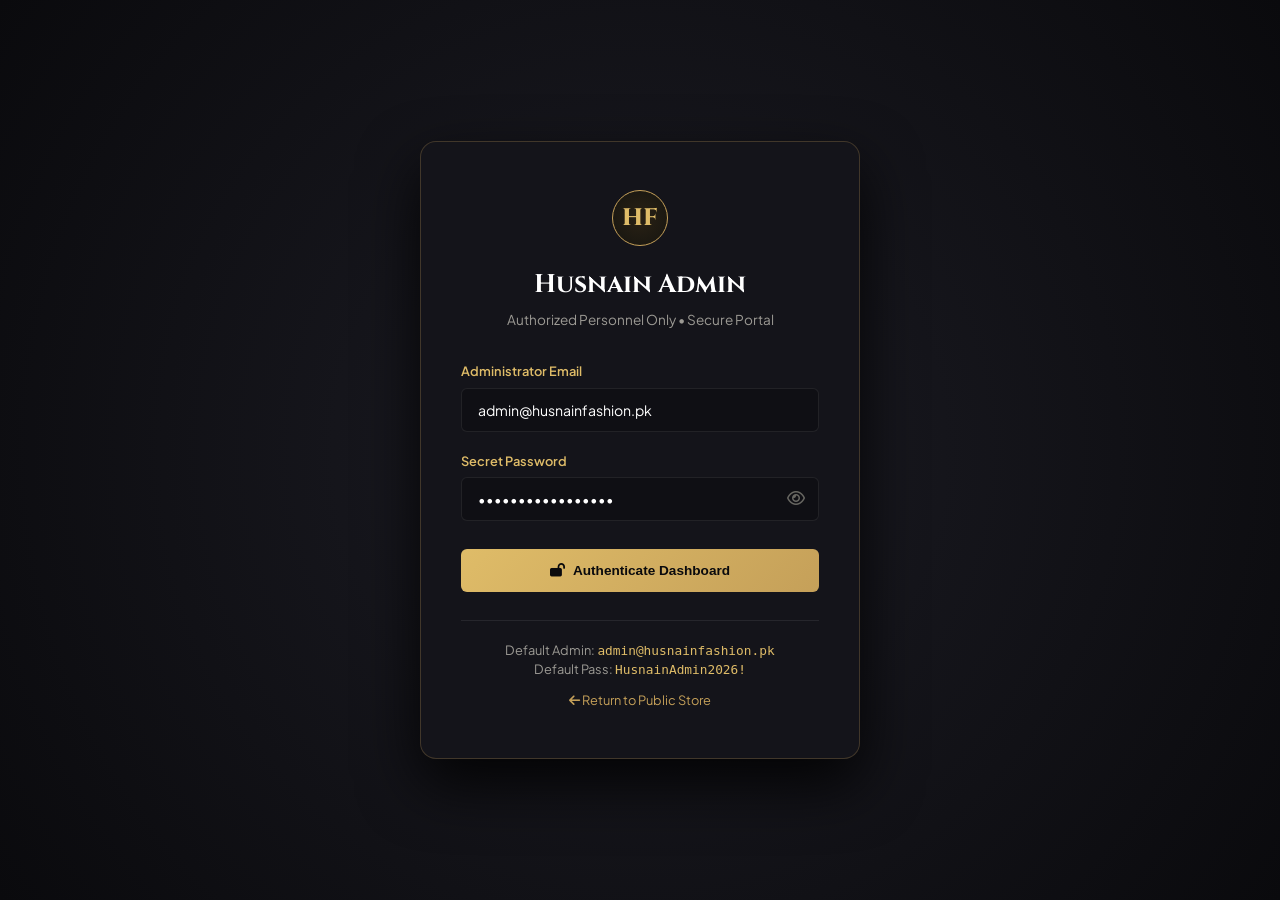
==== admin.html @ 1e5d565d "app created" ====
<!DOCTYPE html>
<html lang="en">
<head>
    <meta charset="UTF-8">
    <meta name="viewport" content="width=device-width, initial-scale=1.0">
    <title>HUSNAIN FASHION — Executive Admin Dashboard</title>
    
    <!-- Google Fonts & Font Awesome -->
    <link rel="preconnect" href="https://fonts.googleapis.com">
    <link rel="preconnect" href="https://fonts.gstatic.com" crossorigin>
    <link href="https://fonts.googleapis.com/css2?family=Cinzel:wght@600;700;800&family=Plus+Jakarta+Sans:wght@300;400;500;600;700;800&display=swap" rel="stylesheet">
    <link rel="stylesheet" href="https://cdnjs.cloudflare.com/ajax/libs/font-awesome/6.5.1/css/all.min.css">
    
    <!-- Admin Stylesheet -->
    <link rel="stylesheet" href="css/admin.css">
</head>
<body>

    <!-- ====================================================================
         Admin Login Gate Screen (Shown if not authenticated as Admin)
         ==================================================================== -->
    <div class="admin-login-screen" id="adminLoginScreen">
        <div class="admin-login-box">
            <div class="sidebar-crest" style="margin: 0 auto 1.25rem; width: 56px; height: 56px; font-size: 1.5rem;">HF</div>
            <h2 style="font-family: 'Cinzel', serif; color: #fff; font-size: 1.6rem; margin-bottom: 0.35rem;">Husnain Admin</h2>
            <p style="color: var(--text-muted); font-size: 0.85rem; margin-bottom: 2rem;">Authorized Personnel Only • Secure Portal</p>

            <form id="adminLoginForm" onsubmit="handleAdminLogin(event)">
                <div class="form-group" style="text-align: left; margin-bottom: 1.25rem;">
                    <label for="adminEmail">Administrator Email</label>
                    <input type="email" id="adminEmail" value="admin@husnainfashion.pk" required>
                </div>

                <div class="form-group" style="text-align: left; margin-bottom: 1.75rem;">
                    <label for="adminPassword">Secret Password</label>
                    <div class="password-input-wrap">
                        <input type="password" id="adminPassword" value="HusnainAdmin2026!" required>
                        <button type="button" class="btn-toggle-eye" onclick="togglePasswordVisibility('adminPassword', this)">
                            <i class="fa-regular fa-eye"></i>
                        </button>
                    </div>
                </div>

                <button type="submit" class="btn-gold" style="width: 100%; justify-content: center; padding: 0.85rem;">
                    <i class="fa-solid fa-lock-open"></i> Authenticate Dashboard
                </button>
            </form>

            <div style="margin-top: 1.75rem; padding-top: 1.25rem; border-top: 1px solid var(--border-subtle); font-size: 0.8rem; color: var(--text-muted);">
                <p>Default Admin: <code style="color: var(--gold-light);">admin@husnainfashion.pk</code></p>
                <p>Default Pass: <code style="color: var(--gold-light);">HusnainAdmin2026!</code></p>
                <a href="index.html" style="color: var(--gold-primary); text-decoration: none; display: inline-block; margin-top: 0.75rem;">
                    <i class="fa-solid fa-arrow-left"></i> Return to Public Store
                </a>
            </div>
        </div>
    </div>

    <!-- ====================================================================
         Main Admin Dashboard Layout
         ==================================================================== -->
    <div class="admin-wrapper" id="adminDashboardApp" style="display: none;">
        <!-- Left Sidebar Navigation -->
        <aside class="admin-sidebar">
            <a href="admin.html" class="sidebar-brand">
                <div class="sidebar-crest">HF</div>
                <div class="sidebar-brand-text">
                    <h3>HUSNAIN <span>ADMIN</span></h3>
                    <span>STORE MANAGEMENT</span>
                </div>
            </a>

            <nav class="sidebar-nav">
                <span class="nav-category-title">Core Management</span>
                <a class="sidebar-item active" onclick="switchAdminTab('overviewTab', this)">
                    <i class="fa-solid fa-chart-line"></i> Dashboard Overview
                </a>
                <a class="sidebar-item" onclick="switchAdminTab('productsTab', this)">
                    <i class="fa-solid fa-shirt"></i> Products Catalog
                </a>
                <a class="sidebar-item" onclick="switchAdminTab('offersTab', this)">
                    <i class="fa-solid fa-tags"></i> Special Offers & Deals
                </a>
                <a class="sidebar-item" onclick="switchAdminTab('ordersTab', this)">
                    <i class="fa-solid fa-box-open"></i> Customer Orders
                </a>
                <a class="sidebar-item" onclick="switchAdminTab('customersTab', this)">
                    <i class="fa-solid fa-users"></i> Registered Customers
                </a>

                <span class="nav-category-title">Storefront Navigation</span>
                <a href="index.html" class="sidebar-item" target="_blank">
                    <i class="fa-solid fa-store"></i> View Live Store ↗
                </a>
                <a href="customer.html" class="sidebar-item" target="_blank">
                    <i class="fa-solid fa-user-circle"></i> Customer Portal ↗
                </a>
            </nav>

            <div class="sidebar-footer">
                <div class="admin-profile-pill">
                    <div class="admin-avatar">A</div>
                    <div class="admin-info">
                        <h5 id="adminProfileName">Husnain Admin</h5>
                        <span>Super Administrator</span>
                    </div>
                </div>
                <button class="btn-sidebar-logout" onclick="adminLogout()" title="Log out">
                    <i class="fa-solid fa-arrow-right-from-bracket"></i>
                </button>
            </div>
        </aside>

        <!-- Main Content View -->
        <main class="admin-main">
            <!-- Top Bar -->
            <header class="admin-topbar">
                <div class="page-title-wrap">
                    <h1 id="tabHeaderTitle">Overview & Analytics</h1>
                    <p id="tabHeaderSubtitle">Real-time revenue, order metrics and inventory status</p>
                </div>
                <div class="topbar-actions">
                    <button class="btn-gold btn-sm" onclick="openAddProductModal()">
                        <i class="fa-solid fa-plus"></i> Add Product
                    </button>
                    <button class="btn-outline btn-sm" onclick="openAddOfferModal()">
                        <i class="fa-solid fa-percent"></i> New Offer
                    </button>
                </div>
            </header>

            <!-- ================================================================
                 TAB 1: Dashboard Overview & KPI Metrics
                 ================================================================ -->
            <section class="admin-tab-pane active" id="overviewTab">
                <!-- KPI Grid -->
                <div class="kpi-grid">
                    <div class="kpi-card">
                        <div class="kpi-text">
                            <span>Total Revenue (PKR)</span>
                            <h3 id="kpiRevenue">Rs. 0</h3>
                        </div>
                        <div class="kpi-icon"><i class="fa-solid fa-money-bill-trend-up"></i></div>
                    </div>
                    <div class="kpi-card">
                        <div class="kpi-text">
                            <span>Total Orders Placed</span>
                            <h3 id="kpiOrders">0</h3>
                        </div>
                        <div class="kpi-icon"><i class="fa-solid fa-cart-shopping"></i></div>
                    </div>
                    <div class="kpi-card">
                        <div class="kpi-text">
                            <span>Active Products</span>
                            <h3 id="kpiProducts">0</h3>
                        </div>
                        <div class="kpi-icon"><i class="fa-solid fa-shirt"></i></div>
                    </div>
                    <div class="kpi-card" onclick="switchAdminTab('customersTab', document.querySelectorAll('.sidebar-item')[4])" style="cursor: pointer;" title="Click to view all registered customers">
                        <div class="kpi-text">
                            <span>Registered Customers</span>
                            <h3 id="kpiCustomers">0</h3>
                        </div>
                        <div class="kpi-icon"><i class="fa-solid fa-users"></i></div>
                    </div>
                </div>

                <!-- Recent Orders Preview -->
                <div class="content-card">
                    <div class="card-header-bar">
                        <h3>Recent Customer Orders</h3>
                        <button class="btn-outline btn-sm" onclick="switchAdminTab('ordersTab', document.querySelectorAll('.sidebar-item')[3])">
                            View All Orders <i class="fa-solid fa-arrow-right"></i>
                        </button>
                    </div>
                    <div class="admin-table-responsive">
                        <table class="admin-table">
                            <thead>
                                <tr>
                                    <th>Order ID</th>
                                    <th>Customer</th>
                                    <th>Destination City</th>
                                    <th>Grand Total</th>
                                    <th>Payment</th>
                                    <th>Status</th>
                                    <th>Actions</th>
                                </tr>
                            </thead>
                            <tbody id="overviewRecentOrdersTable">
                                <tr><td colspan="7" style="text-align: center; color: var(--text-muted);">Loading recent orders...</td></tr>
                            </tbody>
                        </table>
                    </div>
                </div>
            </section>

            <!-- ================================================================
                 TAB 2: Products Catalog Management
                 ================================================================ -->
            <section class="admin-tab-pane" id="productsTab">
                <div class="content-card">
                    <div class="card-header-bar">
                        <div>
                            <h3>Product Inventory (Shirts, Trousers, Coats & Jackets)</h3>
                            <p style="font-size: 0.85rem; color: var(--text-muted); margin-top: 2px;">Manage Pakistani Rupee pricing, color palettes, sizing and seasonal collections.</p>
                        </div>
                        <button class="btn-gold" onclick="openAddProductModal()">
                            <i class="fa-solid fa-plus"></i> Add New Product
                        </button>
                    </div>

                    <!-- Category & Season Filter Bar -->
                    <div style="display: flex; gap: 1rem; margin-bottom: 1.5rem; flex-wrap: wrap;">
                        <input type="text" id="adminProductSearch" placeholder="Search by product name or ID..." style="flex: 1; min-width: 240px;" oninput="filterAdminProducts()">
                        <select id="adminCategoryFilter" onchange="filterAdminProducts()" style="min-width: 180px;">
                            <option value="all">All Categories</option>
                            <option value="shirts">Shirts</option>
                            <option value="trousers">Trousers</option>
                            <option value="coats-winter">Coats & Winter</option>
                        </select>
                        <select id="adminSeasonFilter" onchange="filterAdminProducts()" style="min-width: 160px;">
                            <option value="all">All Seasons</option>
                            <option value="summer">Summer ☀️</option>
                            <option value="winter">Winter ❄️</option>
                        </select>
                    </div>

                    <!-- Products Table -->
                    <div class="admin-table-responsive">
                        <table class="admin-table">
                            <thead>
                                <tr>
                                    <th>Image</th>
                                    <th>Product ID & Name</th>
                                    <th>Category & Subcategory</th>
                                    <th>Season</th>
                                    <th>Price (PKR)</th>
                                    <th>Colors</th>
                                    <th>Sizes</th>
                                    <th>Status</th>
                                    <th>Actions</th>
                                </tr>
                            </thead>
                            <tbody id="adminProductsTableBody">
                                <tr><td colspan="9" style="text-align: center; color: var(--text-muted);">Loading catalog...</td></tr>
                            </tbody>
                        </table>
                    </div>
                </div>
            </section>

            <!-- ================================================================
                 TAB 3: Special Offers & Discounts Management
                 ================================================================ -->
            <section class="admin-tab-pane" id="offersTab">
                <div class="content-card">
                    <div class="card-header-bar">
                        <div>
                            <h3>Promotional Offers, Bundles & Coupons</h3>
                            <p style="font-size: 0.85rem; color: var(--text-muted); margin-top: 2px;">Create Buy 1 Get 1 Free, Buy 2 10% OFF, Buy 3 20% OFF, Free Delivery & coupon codes.</p>
                        </div>
                        <button class="btn-gold" onclick="openAddOfferModal()">
                            <i class="fa-solid fa-plus"></i> Create New Offer
                        </button>
                    </div>

                    <!-- Offers Table -->
                    <div class="admin-table-responsive">
                        <table class="admin-table">
                            <thead>
                                <tr>
                                    <th>Code</th>
                                    <th>Offer Title & Description</th>
                                    <th>Type</th>
                                    <th>Discount %</th>
                                    <th>Scope</th>
                                    <th>Validity Period</th>
                                    <th>Active Toggle</th>
                                    <th>Actions</th>
                                </tr>
                            </thead>
                            <tbody id="adminOffersTableBody">
                                <tr><td colspan="8" style="text-align: center; color: var(--text-muted);">Loading promotional offers...</td></tr>
                            </tbody>
                        </table>
                    </div>
                </div>
            </section>

            <!-- ================================================================
                 TAB 4: Customer Orders & Logistics Management
                 ================================================================ -->
            <section class="admin-tab-pane" id="ordersTab">
                <div class="content-card">
                    <div class="card-header-bar">
                        <div>
                            <h3>Customer Orders Across Pakistan</h3>
                            <p style="font-size: 0.85rem; color: var(--text-muted); margin-top: 2px;">Track delivery statuses, COD payments and dispatch consignments via TCS / Leopards.</p>
                        </div>
                        <div style="display: flex; gap: 0.75rem;">
                            <select id="adminOrderStatusFilter" onchange="filterAdminOrders()" style="min-width: 180px;">
                                <option value="all">All Statuses</option>
                                <option value="Processing">Processing</option>
                                <option value="Dispatched">Dispatched</option>
                                <option value="Delivered">Delivered</option>
                                <option value="Cancelled">Cancelled</option>
                            </select>
                        </div>
                    </div>

                    <!-- Orders Table -->
                    <div class="admin-table-responsive">
                        <table class="admin-table">
                            <thead>
                                <tr>
                                    <th>Order ID</th>
                                    <th>Customer & Contact</th>
                                    <th>City & Address</th>
                                    <th>Garments Ordered</th>
                                    <th>Grand Total</th>
                                    <th>Payment Mode</th>
                                    <th>Status</th>
                                    <th>Courier</th>
                                    <th>Action</th>
                                </tr>
                            </thead>
                            <tbody id="adminOrdersTableBody">
                                <tr><td colspan="9" style="text-align: center; color: var(--text-muted);">Loading orders...</td></tr>
                            </tbody>
                        </table>
                    </div>
                </div>
            </section>

            <!-- ================================================================
                 TAB 5: Registered Customers Management
                 ================================================================ -->
            <section class="admin-tab-pane" id="customersTab">
                <div class="content-card">
                    <div class="card-header-bar">
                        <div>
                            <h3>Registered Store Customers</h3>
                            <p style="font-size: 0.85rem; color: var(--text-muted); margin-top: 2px;">Real customer registrations, contact numbers, order counts and total spend.</p>
                        </div>
                        <input type="text" id="adminCustomerSearch" placeholder="Search by customer name, email or city..." style="min-width: 260px;" oninput="filterAdminCustomers()">
                    </div>

                    <!-- Customers Table -->
                    <div class="admin-table-responsive">
                        <table class="admin-table">
                            <thead>
                                <tr>
                                    <th>Customer ID</th>
                                    <th>Full Name</th>
                                    <th>Email Address</th>
                                    <th>Contact Phone</th>
                                    <th>City / Destination</th>
                                    <th>Total Orders</th>
                                    <th>Total Spend (PKR)</th>
                                    <th>Registration Date</th>
                                </tr>
                            </thead>
                            <tbody id="adminCustomersTableBody">
                                <tr><td colspan="8" style="text-align: center; color: var(--text-muted);">Loading registered customers...</td></tr>
                            </tbody>
                        </table>
                    </div>
                </div>
            </section>
        </main>
    </div>

    <!-- ====================================================================
         MODAL: Add / Edit Product
         ==================================================================== -->
    <div class="admin-modal-overlay" id="productModal">
        <div class="admin-modal-box">
            <button class="admin-modal-close" onclick="closeAdminModal('productModal')">&times;</button>
            <h3 id="productModalTitle" style="font-family: 'Cinzel', serif; color: #fff; margin-bottom: 1.5rem;">Add New Garment</h3>

            <form id="productForm" onsubmit="saveProduct(event)">
                <input type="hidden" id="prodEditId">

                <div class="form-grid">
                    <div class="form-group full-width">
                        <label for="prodName">Product Title *</label>
                        <input type="text" id="prodName" placeholder="e.g. Imperial Oxford Casual Shirt" required>
                    </div>

                    <div class="form-group">
                        <label for="prodCategory">Category *</label>
                        <select id="prodCategory" onchange="updateSubCategories()" required>
                            <option value="shirts">Shirts</option>
                            <option value="trousers">Trousers</option>
                            <option value="coats-winter">Coats & Winter</option>
                        </select>
                    </div>

                    <div class="form-group">
                        <label for="prodSubCategory">Subcategory *</label>
                        <select id="prodSubCategory" required>
                            <!-- Dynamically populated based on category -->
                        </select>
                    </div>

                    <div class="form-group">
                        <label for="prodSeason">Season *</label>
                        <select id="prodSeason" required>
                            <option value="summer">Summer ☀️</option>
                            <option value="winter">Winter ❄️</option>
                            <option value="all-season">All-Season</option>
                        </select>
                    </div>

                    <div class="form-group">
                        <label for="prodBadge">Discount Badge Text</label>
                        <input type="text" id="prodBadge" placeholder="e.g. 20% OFF or BESTSELLER">
                    </div>

                    <div class="form-group">
                        <label for="prodOriginalPrice">Original Price (PKR) *</label>
                        <input type="number" id="prodOriginalPrice" min="500" max="100000" placeholder="e.g. 3499" required>
                    </div>

                    <div class="form-group">
                        <label for="prodDiscountPrice">Discounted Selling Price (PKR) *</label>
                        <input type="number" id="prodDiscountPrice" min="500" max="100000" placeholder="e.g. 2799" required>
                    </div>

                    <!-- Image Upload or URL -->
                    <div class="form-group full-width">
                        <label>Primary Image URL or File Upload *</label>
                        <div style="display: flex; gap: 0.75rem;">
                            <input type="text" id="prodImageUrl" placeholder="https://images.unsplash.com/... or paste image link" style="flex: 1;" required>
                            <label class="btn-outline btn-sm" style="cursor: pointer; display: flex; align-items: center;">
                                <i class="fa-solid fa-upload"></i> Upload
                                <input type="file" id="prodImageFile" accept="image/*" style="display: none;" onchange="handleImageFileUpload(this)">
                            </label>
                        </div>
                    </div>

                    <!-- Colors Selection -->
                    <div class="form-group full-width">
                        <label>Color Options (Click to add dynamic colors)</label>
                        <div id="colorsListContainer" style="display: flex; flex-direction: column; gap: 0.5rem; margin-bottom: 0.5rem;"></div>
                        <button type="button" class="btn-outline btn-sm" onclick="addColorRow('', '#111111')">
                            <i class="fa-solid fa-plus"></i> Add Color Swatch
                        </button>
                    </div>

                    <!-- Available Sizes -->
                    <div class="form-group full-width">
                        <label>Available Sizes *</label>
                        <div style="display: flex; gap: 1rem; flex-wrap: wrap;">
                            <label><input type="checkbox" name="prodSizes" value="S" checked> S</label>
                            <label><input type="checkbox" name="prodSizes" value="M" checked> M</label>
                            <label><input type="checkbox" name="prodSizes" value="L" checked> L</label>
                            <label><input type="checkbox" name="prodSizes" value="XL" checked> XL</label>
                            <label><input type="checkbox" name="prodSizes" value="XXL" checked> XXL</label>
                        </div>
                    </div>

                    <div class="form-group full-width">
                        <label for="prodFabric">Fabric Composition</label>
                        <input type="text" id="prodFabric" placeholder="e.g. 100% Breathable Egyptian Giza Cotton">
                    </div>

                    <div class="form-group">
                        <label for="prodFit">Fit / Cut</label>
                        <input type="text" id="prodFit" placeholder="e.g. Slim Modern Fit">
                    </div>

                    <div class="form-group">
                        <label for="prodCare">Care Instructions</label>
                        <input type="text" id="prodCare" placeholder="e.g. Machine wash cold, dry clean recommended">
                    </div>

                    <div class="form-group full-width">
                        <label for="prodDesc">Product Description</label>
                        <textarea id="prodDesc" rows="3" placeholder="Describe the tailoring, drape, occasions..."></textarea>
                    </div>
                </div>

                <div style="margin-top: 2rem; display: flex; justify-content: flex-end; gap: 1rem;">
                    <button type="button" class="btn-outline" onclick="closeAdminModal('productModal')">Cancel</button>
                    <button type="submit" class="btn-gold"><i class="fa-solid fa-floppy-disk"></i> Save Garment</button>
                </div>
            </form>
        </div>
    </div>

    <!-- ====================================================================
         MODAL: Create / Edit Special Offer & Coupon
         ==================================================================== -->
    <div class="admin-modal-overlay" id="offerModal">
        <div class="admin-modal-box">
            <button class="admin-modal-close" onclick="closeAdminModal('offerModal')">&times;</button>
            <h3 id="offerModalTitle" style="font-family: 'Cinzel', serif; color: #fff; margin-bottom: 1.5rem;">Create New Offer & Coupon</h3>

            <form id="offerForm" onsubmit="saveOffer(event)">
                <input type="hidden" id="offerEditId">

                <div class="form-grid">
                    <div class="form-group">
                        <label for="offerCode">Coupon Code (Uppercase) *</label>
                        <input type="text" id="offerCode" placeholder="e.g. SUMMER20 or WINTER30" style="text-transform: uppercase;" required>
                    </div>

                    <div class="form-group">
                        <label for="offerType">Offer Type *</label>
                        <select id="offerType" onchange="adjustOfferTypeFields()" required>
                            <option value="percentage">Percentage Discount (10%, 20%, 30%, 50%)</option>
                            <option value="bogo">Buy 1 Get 1 Free (BOGO)</option>
                            <option value="buy2_10">Buy 2 Get 10% OFF</option>
                            <option value="buy3_20">Buy 3 Get 20% OFF</option>
                            <option value="free_shipping">Free Home Delivery Threshold</option>
                        </select>
                    </div>

                    <div class="form-group full-width">
                        <label for="offerTitle">Offer Display Title *</label>
                        <input type="text" id="offerTitle" placeholder="e.g. Summer Breeze 20% Discount" required>
                    </div>

                    <div class="form-group">
                        <label for="offerDiscountPercent">Discount Percentage (%)</label>
                        <select id="offerDiscountPercent">
                            <option value="10">10% OFF</option>
                            <option value="20">20% OFF</option>
                            <option value="30">30% OFF</option>
                            <option value="50">50% OFF (Mega Sale)</option>
                            <option value="0">0% (For Free Delivery / Custom)</option>
                        </select>
                    </div>

                    <div class="form-group">
                        <label for="offerMinOrder">Minimum Order Amount (PKR)</label>
                        <input type="number" id="offerMinOrder" value="0" min="0" placeholder="0 for no minimum">
                    </div>

                    <div class="form-group">
                        <label for="offerScope">Applicable Scope</label>
                        <select id="offerScope">
                            <option value="storewide">Storewide (All Garments)</option>
                            <option value="shirts">Shirts Only</option>
                            <option value="winter">Winter Collection Only</option>
                            <option value="trousers">Trousers Only</option>
                        </select>
                    </div>

                    <div class="form-group">
                        <label for="offerStartDate">Start Date *</label>
                        <input type="date" id="offerStartDate" required>
                    </div>

                    <div class="form-group">
                        <label for="offerExpiryDate">Expiry Date *</label>
                        <input type="date" id="offerExpiryDate" required>
                    </div>

                    <div class="form-group full-width">
                        <label for="offerDesc">Description for Customers</label>
                        <input type="text" id="offerDesc" placeholder="e.g. Enjoy 20% off all summer linens and oxford shirts">
                    </div>
                </div>

                <div style="margin-top: 2rem; display: flex; justify-content: flex-end; gap: 1rem;">
                    <button type="button" class="btn-outline" onclick="closeAdminModal('offerModal')">Cancel</button>
                    <button type="submit" class="btn-gold"><i class="fa-solid fa-floppy-disk"></i> Save & Publish Offer</button>
                </div>
            </form>
        </div>
    </div>

    <!-- ====================================================================
         MODAL: Order Details & Status Update
         ==================================================================== -->
    <div class="admin-modal-overlay" id="orderModal">
        <div class="admin-modal-box">
            <button class="admin-modal-close" onclick="closeAdminModal('orderModal')">&times;</button>
            <h3 style="font-family: 'Cinzel', serif; color: #fff; margin-bottom: 0.5rem;">Order Details: <span id="viewOrderId" style="color: var(--gold-light);"></span></h3>
            <p style="color: var(--text-muted); font-size: 0.85rem; margin-bottom: 1.5rem;" id="viewOrderDate"></p>

            <div style="display: grid; grid-template-columns: 1fr 1fr; gap: 1.5rem; margin-bottom: 1.5rem; background: #0f0f14; padding: 1.25rem; border-radius: var(--radius-sm);">
                <div>
                    <h5 style="color: var(--gold-light); font-size: 0.82rem; text-transform: uppercase;">Consignee Information</h5>
                    <p id="viewOrderCustomer" style="color: #fff; font-weight: 700; margin-top: 4px;"></p>
                    <p id="viewOrderPhone" style="color: var(--text-muted); font-size: 0.85rem;"></p>
                    <p id="viewOrderEmail" style="color: var(--text-muted); font-size: 0.85rem;"></p>
                </div>
                <div>
                    <h5 style="color: var(--gold-light); font-size: 0.82rem; text-transform: uppercase;">Shipping Destination</h5>
                    <p id="viewOrderAddress" style="color: #fff; font-size: 0.88rem; margin-top: 4px;"></p>
                    <p id="viewOrderCity" style="color: var(--gold-primary); font-weight: 700;"></p>
                </div>
            </div>

            <!-- Items List -->
            <h5 style="color: #fff; font-size: 0.95rem; margin-bottom: 0.75rem;">Garments Ordered</h5>
            <div id="viewOrderItemsList" style="margin-bottom: 1.5rem; max-height: 200px; overflow-y: auto;"></div>

            <!-- Financials -->
            <div style="display: flex; justify-content: space-between; border-top: 1px solid var(--border-subtle); padding-top: 1rem; margin-bottom: 1.5rem; font-size: 0.95rem;">
                <div>
                    <span>Payment Mode: <strong id="viewOrderPayment" style="color: #2ecc71;"></strong></span>
                </div>
                <div style="text-align: right;">
                    <div>Grand Total: <strong id="viewOrderTotal" style="color: var(--gold-bright); font-size: 1.3rem;"></strong></div>
                </div>
            </div>

            <!-- Update Status Section -->
            <div style="background: rgba(197,160,89,0.08); border: 1px solid var(--border-gold); border-radius: var(--radius-sm); padding: 1.25rem;">
                <h5 style="color: var(--gold-light); margin-bottom: 0.75rem; font-size: 0.85rem; text-transform: uppercase;">Update Order & Courier Status</h5>
                <div style="display: flex; gap: 1rem; flex-wrap: wrap;">
                    <select id="updateOrderStatusSelect" style="flex: 1;">
                        <option value="Processing">Processing (At Tailoring Facility)</option>
                        <option value="Dispatched">Dispatched (Handed over to TCS / Leopards)</option>
                        <option value="Delivered">Delivered (COD Collected)</option>
                        <option value="Cancelled">Cancelled</option>
                    </select>
                    <input type="text" id="updateOrderNote" placeholder="Tracking note (e.g. Rider Out in Gulberg)" style="flex: 2;">
                    <button class="btn-gold" onclick="submitOrderStatusUpdate()">Update Status</button>
                </div>
            </div>
        </div>
    </div>

    <!-- Admin JavaScript Engine -->
    <script src="js/admin.js"></script>
</body>
</html>
---- css/admin.css ----
/* ==========================================================================
   HUSNAIN FASHION - Admin Panel Stylesheet
   Executive Dark Gold Luxury Theme
   ========================================================================== */

@import url('https://fonts.googleapis.com/css2?family=Cinzel:wght@600;700;800&family=Plus+Jakarta+Sans:wght@300;400;500;600;700;800&display=swap');

:root {
    --bg-dark: #0a0a0d;
    --bg-sidebar: #111116;
    --bg-card: #16161c;
    --bg-card-hover: #1c1c24;
    --border-gold: rgba(197, 160, 89, 0.25);
    --border-subtle: rgba(255, 255, 255, 0.08);
    
    --gold-primary: #c5a059;
    --gold-light: #dfbc68;
    --gold-bright: #d4af37;
    --gold-glow: rgba(197, 160, 89, 0.15);
    
    --text-main: #f5f3ef;
    --text-muted: #9c9a94;
    --text-dim: #686762;
    
    --status-success: #2ecc71;
    --status-warning: #f39c12;
    --status-danger: #e74c3c;
    --status-info: #3498db;
    
    --radius-sm: 6px;
    --radius-md: 10px;
    --radius-lg: 16px;
    --radius-pill: 999px;
}

* {
    margin: 0;
    padding: 0;
    box-sizing: border-box;
}

body {
    background-color: var(--bg-dark);
    color: var(--text-main);
    font-family: 'Plus Jakarta Sans', sans-serif;
    line-height: 1.5;
    overflow-x: hidden;
}

/* Scrollbar */
::-webkit-scrollbar {
    width: 6px;
    height: 6px;
}
::-webkit-scrollbar-track {
    background: #0a0a0d;
}
::-webkit-scrollbar-thumb {
    background: #2a2a34;
    border-radius: 4px;
}

/* Layout */
.admin-wrapper {
    display: flex;
    min-height: 100vh;
}

/* Sidebar */
.admin-sidebar {
    width: 270px;
    background: var(--bg-sidebar);
    border-right: 1px solid var(--border-subtle);
    display: flex;
    flex-direction: column;
    position: fixed;
    top: 0;
    bottom: 0;
    left: 0;
    z-index: 100;
    transition: transform 0.3s ease;
}

.sidebar-brand {
    padding: 1.75rem 1.5rem;
    border-bottom: 1px solid var(--border-subtle);
    display: flex;
    align-items: center;
    gap: 0.85rem;
    text-decoration: none;
}

.sidebar-crest {
    width: 42px;
    height: 42px;
    border-radius: 50%;
    background: radial-gradient(circle, #2a2215 0%, #151410 100%);
    border: 1px solid var(--gold-primary);
    display: flex;
    align-items: center;
    justify-content: center;
    color: var(--gold-light);
    font-family: 'Cinzel', serif;
    font-size: 1.1rem;
    font-weight: 800;
}

.sidebar-brand-text h3 {
    font-family: 'Cinzel', serif;
    font-size: 1.15rem;
    color: #fff;
    letter-spacing: 0.1em;
    line-height: 1.1;
}

.sidebar-brand-text h3 span {
    color: var(--gold-primary);
}

.sidebar-brand-text span {
    font-size: 0.65rem;
    color: var(--text-muted);
    letter-spacing: 0.2em;
    text-transform: uppercase;
}

.sidebar-nav {
    flex: 1;
    padding: 1.5rem 1rem;
    display: flex;
    flex-direction: column;
    gap: 0.5rem;
    overflow-y: auto;
}

.nav-category-title {
    font-size: 0.7rem;
    font-weight: 700;
    text-transform: uppercase;
    letter-spacing: 0.15em;
    color: var(--text-dim);
    padding: 0.75rem 0.85rem 0.35rem;
}

.sidebar-item {
    display: flex;
    align-items: center;
    gap: 0.85rem;
    padding: 0.75rem 1rem;
    border-radius: var(--radius-sm);
    color: var(--text-muted);
    font-size: 0.88rem;
    font-weight: 600;
    text-decoration: none;
    cursor: pointer;
    transition: all 0.2s ease;
    border: 1px solid transparent;
}

.sidebar-item i {
    font-size: 1.1rem;
    width: 22px;
    color: var(--text-dim);
    transition: color 0.2s;
}

.sidebar-item:hover,
.sidebar-item.active {
    background: rgba(197, 160, 89, 0.12);
    color: #fff;
    border-color: rgba(197, 160, 89, 0.3);
}

.sidebar-item:hover i,
.sidebar-item.active i {
    color: var(--gold-light);
}

.sidebar-footer {
    padding: 1.25rem;
    border-top: 1px solid var(--border-subtle);
    display: flex;
    align-items: center;
    justify-content: space-between;
}

.admin-profile-pill {
    display: flex;
    align-items: center;
    gap: 0.75rem;
}

.admin-avatar {
    width: 36px;
    height: 36px;
    border-radius: 50%;
    background: var(--gold-primary);
    color: #000;
    display: flex;
    align-items: center;
    justify-content: center;
    font-weight: 800;
    font-size: 0.9rem;
}

.admin-info h5 {
    font-size: 0.85rem;
    color: #fff;
    margin-bottom: 2px;
}

.admin-info span {
    font-size: 0.7rem;
    color: var(--gold-light);
}

.btn-sidebar-logout {
    background: none;
    border: none;
    color: var(--text-dim);
    font-size: 1.1rem;
    cursor: pointer;
    transition: color 0.2s;
}

.btn-sidebar-logout:hover {
    color: var(--status-danger);
}

/* Main Content Area */
.admin-main {
    flex: 1;
    margin-left: 270px;
    padding: 2rem 2.5rem 5rem;
    min-height: 100vh;
}

.admin-topbar {
    display: flex;
    align-items: center;
    justify-content: space-between;
    margin-bottom: 2.5rem;
    padding-bottom: 1.25rem;
    border-bottom: 1px solid var(--border-subtle);
}

.page-title-wrap h1 {
    font-family: 'Cinzel', serif;
    font-size: 1.8rem;
    color: #fff;
    margin-bottom: 0.25rem;
}

.page-title-wrap p {
    font-size: 0.88rem;
    color: var(--text-muted);
}

.topbar-actions {
    display: flex;
    align-items: center;
    gap: 1rem;
}

/* KPI Cards Grid */
.kpi-grid {
    display: grid;
    grid-template-columns: repeat(4, 1fr);
    gap: 1.5rem;
    margin-bottom: 2.5rem;
}

.kpi-card {
    background: var(--bg-card);
    border: 1px solid var(--border-gold);
    border-radius: var(--radius-md);
    padding: 1.5rem;
    display: flex;
    align-items: center;
    justify-content: space-between;
    box-shadow: 0 8px 24px rgba(0, 0, 0, 0.4);
    transition: transform 0.2s, box-shadow 0.2s;
}

.kpi-card:hover {
    transform: translateY(-4px);
    box-shadow: 0 12px 30px rgba(0, 0, 0, 0.6), 0 0 15px var(--gold-glow);
}

.kpi-text span {
    font-size: 0.78rem;
    font-weight: 600;
    text-transform: uppercase;
    letter-spacing: 0.08em;
    color: var(--text-muted);
    display: block;
    margin-bottom: 0.35rem;
}

.kpi-text h3 {
    font-family: 'Cinzel', serif;
    font-size: 1.8rem;
    font-weight: 700;
    color: #fff;
    letter-spacing: -0.01em;
}

.kpi-icon {
    width: 52px;
    height: 52px;
    border-radius: var(--radius-md);
    background: rgba(197, 160, 89, 0.12);
    border: 1px solid var(--border-gold);
    display: flex;
    align-items: center;
    justify-content: center;
    color: var(--gold-light);
    font-size: 1.4rem;
}

/* Sections & Tabs */
.admin-tab-pane {
    display: none;
    animation: fadeIn 0.3s ease;
}

.admin-tab-pane.active {
    display: block;
}

/* Card Wrappers */
.content-card {
    background: var(--bg-card);
    border: 1px solid var(--border-subtle);
    border-radius: var(--radius-md);
    padding: 1.75rem;
    margin-bottom: 2rem;
    box-shadow: 0 8px 25px rgba(0, 0, 0, 0.35);
}

.card-header-bar {
    display: flex;
    align-items: center;
    justify-content: space-between;
    flex-wrap: wrap;
    gap: 1rem;
    margin-bottom: 1.5rem;
    padding-bottom: 1rem;
    border-bottom: 1px solid var(--border-subtle);
}

.card-header-bar h3 {
    font-family: 'Cinzel', serif;
    font-size: 1.3rem;
    color: #fff;
}

/* Buttons */
.btn-gold {
    background: linear-gradient(135deg, var(--gold-light), var(--gold-primary));
    color: #0a0a0d;
    font-weight: 700;
    font-size: 0.85rem;
    padding: 0.65rem 1.25rem;
    border-radius: var(--radius-sm);
    border: none;
    cursor: pointer;
    display: inline-flex;
    align-items: center;
    gap: 0.5rem;
    transition: all 0.2s;
}

.btn-gold:hover {
    background: linear-gradient(135deg, #eedb9f, var(--gold-light));
    transform: translateY(-2px);
    box-shadow: 0 4px 15px rgba(197, 160, 89, 0.4);
}

.btn-outline {
    background: transparent;
    color: var(--text-main);
    border: 1px solid var(--border-subtle);
    font-size: 0.85rem;
    font-weight: 600;
    padding: 0.65rem 1.15rem;
    border-radius: var(--radius-sm);
    cursor: pointer;
    display: inline-flex;
    align-items: center;
    gap: 0.5rem;
    transition: all 0.2s;
}

.btn-outline:hover {
    border-color: var(--gold-primary);
    color: var(--gold-light);
    background: rgba(197, 160, 89, 0.08);
}

.btn-sm {
    padding: 0.45rem 0.85rem;
    font-size: 0.78rem;
}

.btn-danger {
    background: rgba(231, 76, 60, 0.15);
    border: 1px solid rgba(231, 76, 60, 0.4);
    color: #ff6b6b;
}

.btn-danger:hover {
    background: var(--status-danger);
    color: #fff;
}

/* Tables */
.admin-table-responsive {
    overflow-x: auto;
}

.admin-table {
    width: 100%;
    border-collapse: collapse;
    font-size: 0.88rem;
    text-align: left;
}

.admin-table th {
    padding: 0.85rem 1rem;
    color: var(--gold-light);
    font-weight: 700;
    font-size: 0.78rem;
    text-transform: uppercase;
    letter-spacing: 0.08em;
    border-bottom: 1px solid var(--border-subtle);
    background: rgba(0, 0, 0, 0.2);
}

.admin-table td {
    padding: 1rem;
    border-bottom: 1px solid var(--border-subtle);
    color: var(--text-main);
    vertical-align: middle;
}

.admin-table tr:hover td {
    background: rgba(255, 255, 255, 0.02);
}

.table-thumb {
    width: 48px;
    height: 60px;
    border-radius: var(--radius-sm);
    object-fit: cover;
    border: 1px solid var(--border-subtle);
}

/* Badges */
.status-pill {
    display: inline-flex;
    align-items: center;
    gap: 0.35rem;
    font-size: 0.72rem;
    font-weight: 700;
    padding: 3px 10px;
    border-radius: var(--radius-pill);
    text-transform: uppercase;
}

.status-pill.active,
.status-pill.Delivered,
.status-pill.Paid {
    background: rgba(46, 204, 113, 0.15);
    color: #2ecc71;
    border: 1px solid rgba(46, 204, 113, 0.35);
}

.status-pill.inactive,
.status-pill.Cancelled {
    background: rgba(231, 76, 60, 0.15);
    color: #e74c3c;
    border: 1px solid rgba(231, 76, 60, 0.35);
}

.status-pill.Processing,
.status-pill.Pending {
    background: rgba(243, 156, 18, 0.15);
    color: #f39c12;
    border: 1px solid rgba(243, 156, 18, 0.35);
}

.status-pill.Dispatched {
    background: rgba(52, 152, 219, 0.15);
    color: #3498db;
    border: 1px solid rgba(52, 152, 219, 0.35);
}

/* Toggle Switch */
.switch {
    position: relative;
    display: inline-block;
    width: 44px;
    height: 24px;
}
.switch input {
    opacity: 0;
    width: 0;
    height: 0;
}
.slider {
    position: absolute;
    cursor: pointer;
    inset: 0;
    background-color: #2c2c36;
    transition: 0.3s;
    border-radius: var(--radius-pill);
}
.slider:before {
    position: absolute;
    content: "";
    height: 18px;
    width: 18px;
    left: 3px;
    bottom: 3px;
    background-color: white;
    transition: 0.3s;
    border-radius: 50%;
}
input:checked + .slider {
    background-color: var(--gold-primary);
}
input:checked + .slider:before {
    transform: translateX(20px);
}

/* Form Controls */
.form-grid {
    display: grid;
    grid-template-columns: 1fr 1fr;
    gap: 1.25rem;
}

.form-group {
    display: flex;
    flex-direction: column;
    gap: 0.4rem;
}

.form-group.full-width {
    grid-column: 1 / -1;
}

.form-group label {
    font-size: 0.8rem;
    font-weight: 600;
    color: var(--gold-light);
}

input, select, textarea {
    background: #0f0f14;
    border: 1px solid var(--border-subtle);
    border-radius: var(--radius-sm);
    padding: 0.75rem 1rem;
    font-size: 0.88rem;
    color: #fff;
    outline: none;
    font-family: inherit;
    transition: border-color 0.2s;
}

input:focus, select:focus, textarea:focus {
    border-color: var(--gold-primary);
    box-shadow: 0 0 0 2px var(--gold-glow);
}

/* Password Toggle Eye Wrapper */
.password-input-wrap {
    position: relative;
    display: flex;
    align-items: center;
}
.password-input-wrap input {
    width: 100%;
    padding-right: 2.75rem;
}
.btn-toggle-eye {
    position: absolute;
    right: 0.85rem;
    background: none;
    border: none;
    color: var(--text-dim);
    cursor: pointer;
    font-size: 1rem;
}
.btn-toggle-eye:hover {
    color: var(--gold-light);
}

/* Modals */
.admin-modal-overlay {
    position: fixed;
    inset: 0;
    background: rgba(0, 0, 0, 0.85);
    backdrop-filter: blur(8px);
    z-index: 1000;
    display: flex;
    align-items: center;
    justify-content: center;
    padding: 1.5rem;
    opacity: 0;
    visibility: hidden;
    transition: opacity 0.3s ease, visibility 0.3s ease;
}

.admin-modal-overlay.open {
    opacity: 1;
    visibility: visible;
}

.admin-modal-box {
    background: var(--bg-card);
    border: 1px solid var(--border-gold);
    border-radius: var(--radius-lg);
    width: 100%;
    max-width: 720px;
    max-height: 90vh;
    overflow-y: auto;
    padding: 2.2rem;
    position: relative;
    box-shadow: 0 20px 60px rgba(0, 0, 0, 0.9);
}

.admin-modal-close {
    position: absolute;
    top: 1.25rem;
    right: 1.25rem;
    background: none;
    border: none;
    color: var(--text-dim);
    font-size: 1.25rem;
    cursor: pointer;
}
.admin-modal-close:hover {
    color: #fff;
}

/* Admin Login Gate Screen */
.admin-login-screen {
    position: fixed;
    inset: 0;
    background: radial-gradient(circle at 50% 50%, #1c1c24 0%, #0a0a0d 100%);
    z-index: 2000;
    display: flex;
    align-items: center;
    justify-content: center;
    padding: 1.5rem;
}

.admin-login-box {
    background: #14141a;
    border: 1px solid var(--border-gold);
    border-radius: var(--radius-lg);
    padding: 3rem 2.5rem;
    width: 100%;
    max-width: 440px;
    box-shadow: 0 25px 60px rgba(0, 0, 0, 0.85);
    text-align: center;
}

/* Animations */
@keyframes fadeIn {
    from { opacity: 0; transform: translateY(6px); }
    to { opacity: 1; transform: translateY(0); }
}

@media (max-width: 992px) {
    .admin-sidebar {
        transform: translateX(-100%);
    }
    .admin-sidebar.open {
        transform: translateX(0);
    }
    .admin-main {
        margin-left: 0;
        padding: 1.5rem;
    }
    .kpi-grid {
        grid-template-columns: repeat(2, 1fr);
    }
}

@media (max-width: 576px) {
    .kpi-grid {
        grid-template-columns: 1fr;
    }
    .form-grid {
        grid-template-columns: 1fr;
    }
}
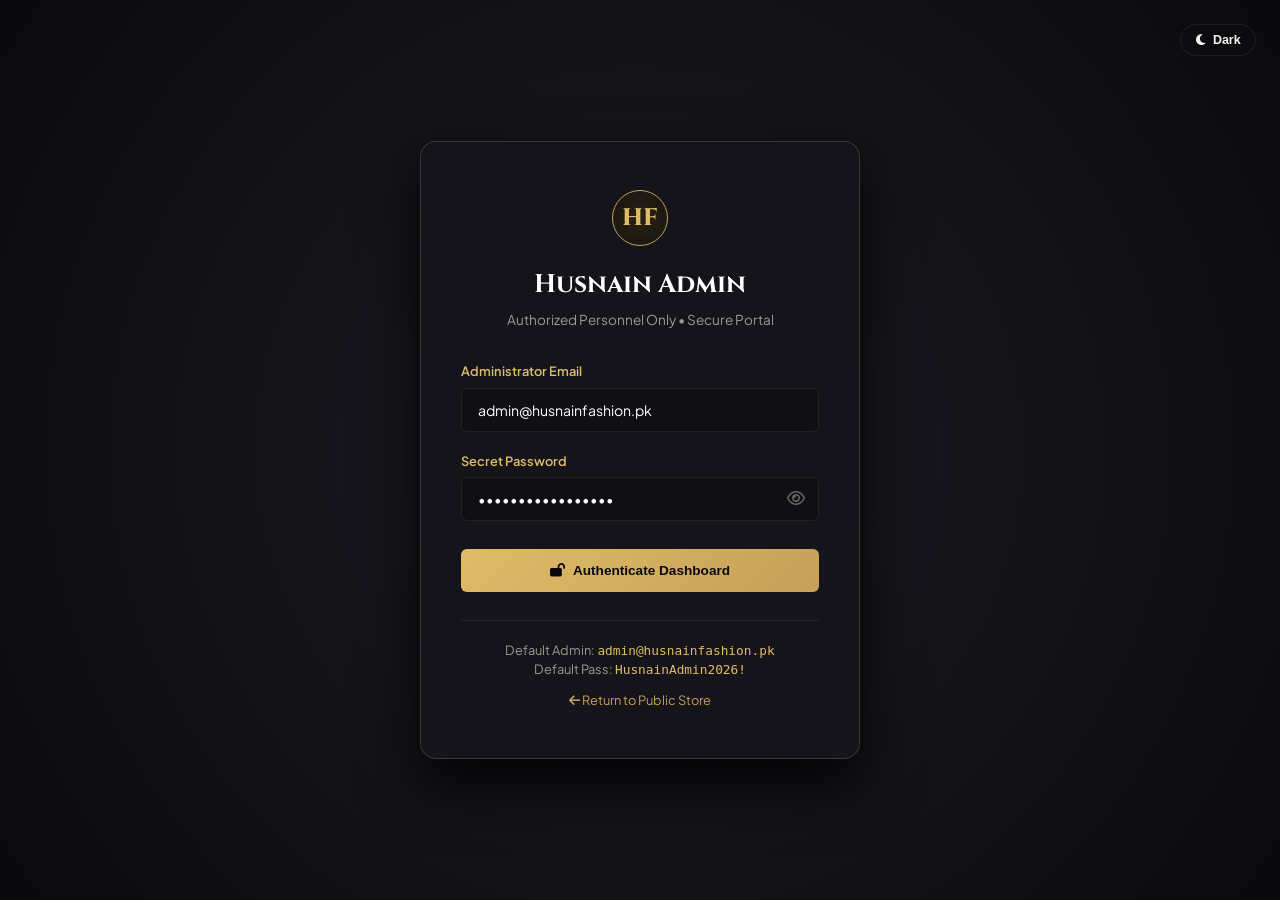
==== commit 1c05755a: "updated" ====
--- a/admin.html
+++ b/admin.html
@@ -13,6 +13,14 @@
     
     <!-- Admin Stylesheet -->
     <link rel="stylesheet" href="css/admin.css">
+
+    <!-- Immediate Theme Initialization to Prevent FOUC -->
+    <script>
+        (function() {
+            var theme = localStorage.getItem('hf_theme') || 'dark';
+            document.documentElement.setAttribute('data-theme', theme);
+        })();
+    </script>
 </head>
 <body>
 
@@ -20,6 +28,11 @@
          Admin Login Gate Screen (Shown if not authenticated as Admin)
          ==================================================================== -->
     <div class="admin-login-screen" id="adminLoginScreen">
+        <div style="position: absolute; top: 1.5rem; right: 1.5rem;">
+            <button class="btn-outline btn-sm" onclick="toggleTheme()" title="Switch Light/Dark Mode" style="border-radius: 999px; padding: 0.5rem 0.9rem;">
+                <i class="fa-solid fa-moon theme-toggle-icon"></i> <span class="theme-toggle-label">Theme</span>
+            </button>
+        </div>
         <div class="admin-login-box">
             <div class="sidebar-crest" style="margin: 0 auto 1.25rem; width: 56px; height: 56px; font-size: 1.5rem;">HF</div>
             <h2 style="font-family: 'Cinzel', serif; color: #fff; font-size: 1.6rem; margin-bottom: 0.35rem;">Husnain Admin</h2>
@@ -60,15 +73,23 @@
          Main Admin Dashboard Layout
          ==================================================================== -->
     <div class="admin-wrapper" id="adminDashboardApp" style="display: none;">
+        <!-- Backdrop for mobile drawer -->
+        <div class="admin-sidebar-backdrop" id="adminSidebarBackdrop" onclick="closeAdminSidebar()"></div>
+
         <!-- Left Sidebar Navigation -->
-        <aside class="admin-sidebar">
-            <a href="admin.html" class="sidebar-brand">
-                <div class="sidebar-crest">HF</div>
-                <div class="sidebar-brand-text">
-                    <h3>HUSNAIN <span>ADMIN</span></h3>
-                    <span>STORE MANAGEMENT</span>
-                </div>
-            </a>
+        <aside class="admin-sidebar" id="adminSidebar">
+            <div style="display: flex; align-items: center; justify-content: space-between; border-bottom: 1px solid var(--border-subtle);">
+                <a href="admin.html" class="sidebar-brand" style="border-bottom: none; flex: 1;">
+                    <div class="sidebar-crest">HF</div>
+                    <div class="sidebar-brand-text">
+                        <h3>HUSNAIN <span>ADMIN</span></h3>
+                        <span>STORE MANAGEMENT</span>
+                    </div>
+                </a>
+                <button class="admin-sidebar-close-btn" onclick="closeAdminSidebar()" title="Close Navigation" aria-label="Close sidebar">
+                    <i class="fa-solid fa-xmark"></i>
+                </button>
+            </div>
 
             <nav class="sidebar-nav">
                 <span class="nav-category-title">Core Management</span>
@@ -115,11 +136,20 @@
         <main class="admin-main">
             <!-- Top Bar -->
             <header class="admin-topbar">
-                <div class="page-title-wrap">
-                    <h1 id="tabHeaderTitle">Overview & Analytics</h1>
-                    <p id="tabHeaderSubtitle">Real-time revenue, order metrics and inventory status</p>
+                <div style="display: flex; align-items: center; gap: 0.85rem;">
+                    <button class="btn-outline btn-sm admin-mobile-toggle" onclick="toggleAdminSidebar()" title="Toggle Menu" id="adminSidebarToggleBtn" aria-label="Toggle navigation menu">
+                        <i class="fa-solid fa-bars"></i>
+                    </button>
+                    <div class="page-title-wrap">
+                        <h1 id="tabHeaderTitle">Overview & Analytics</h1>
+                        <p id="tabHeaderSubtitle">Real-time revenue, order metrics and inventory status</p>
+                    </div>
                 </div>
                 <div class="topbar-actions">
+                    <button class="btn-outline btn-sm theme-toggle-btn" id="themeToggleBtn" onclick="toggleTheme()" title="Switch Light/Dark Mode" aria-label="Switch theme">
+                        <i class="fa-solid fa-moon theme-toggle-icon"></i>
+                        <span class="theme-toggle-label">Theme</span>
+                    </button>
                     <button class="btn-gold btn-sm" onclick="openAddProductModal()">
                         <i class="fa-solid fa-plus"></i> Add Product
                     </button>
--- a/css/admin.css
+++ b/css/admin.css
@@ -33,6 +33,25 @@
     --radius-pill: 999px;
 }
 
+/* Light Theme Variables */
+[data-theme="light"] {
+    --bg-dark: #f8f9fb;
+    --bg-sidebar: #ffffff;
+    --bg-card: #ffffff;
+    --bg-card-hover: #f3f4f8;
+    --border-gold: rgba(179, 139, 63, 0.35);
+    --border-subtle: #e2e5ec;
+    
+    --gold-primary: #b38b3f;
+    --gold-light: #946e25;
+    --gold-bright: #b8860b;
+    --gold-glow: rgba(179, 139, 63, 0.12);
+    
+    --text-main: #111215;
+    --text-muted: #525660;
+    --text-dim: #7f8490;
+}
+
 * {
     margin: 0;
     padding: 0;
@@ -674,19 +693,158 @@
     to { opacity: 1; transform: translateY(0); }
 }
 
+/* Light Mode Overrides */
+[data-theme="light"] .sidebar-brand-text h3 {
+    color: #111215;
+}
+[data-theme="light"] .sidebar-item {
+    color: #525660;
+}
+[data-theme="light"] .sidebar-item:hover,
+[data-theme="light"] .sidebar-item.active {
+    background: rgba(179, 139, 63, 0.12);
+    color: #111215;
+    border-color: rgba(179, 139, 63, 0.35);
+}
+[data-theme="light"] .admin-info h5 {
+    color: #111215;
+}
+[data-theme="light"] .page-title-wrap h1 {
+    color: #111215;
+}
+[data-theme="light"] .card-header-bar h3 {
+    color: #111215;
+}
+[data-theme="light"] .kpi-text h3 {
+    color: #111215;
+}
+[data-theme="light"] .kpi-card {
+    box-shadow: 0 4px 18px rgba(0, 0, 0, 0.06);
+}
+[data-theme="light"] .content-card {
+    box-shadow: 0 4px 18px rgba(0, 0, 0, 0.05);
+}
+[data-theme="light"] .admin-table th {
+    background: #f1f3f7;
+    color: #111215;
+}
+[data-theme="light"] .admin-table td {
+    color: #111215;
+}
+[data-theme="light"] .admin-table tr:hover td {
+    background: #f8f9fb;
+}
+[data-theme="light"] input,
+[data-theme="light"] select,
+[data-theme="light"] textarea {
+    background: #ffffff;
+    border-color: #d1d5db;
+    color: #111215;
+}
+[data-theme="light"] .admin-modal-box {
+    background: #ffffff;
+    color: #111215;
+    box-shadow: 0 20px 60px rgba(0, 0, 0, 0.2);
+}
+[data-theme="light"] .admin-modal-box h2,
+[data-theme="light"] .admin-modal-box h3,
+[data-theme="light"] .admin-modal-box h4 {
+    color: #111215;
+}
+[data-theme="light"] .admin-modal-close:hover {
+    color: #111215;
+}
+[data-theme="light"] .admin-login-screen {
+    background: radial-gradient(circle at 50% 50%, #f4f5f8 0%, #e2e5eb 100%);
+}
+[data-theme="light"] .admin-login-box {
+    background: #ffffff;
+    box-shadow: 0 20px 50px rgba(0, 0, 0, 0.12);
+}
+[data-theme="light"] .admin-login-box h2 {
+    color: #111215 !important;
+}
+[data-theme="light"] .sidebar-crest {
+    background: #fdf8ef;
+}
+[data-theme="light"] ::-webkit-scrollbar-track {
+    background: #f0f0f0;
+}
+[data-theme="light"] ::-webkit-scrollbar-thumb {
+    background: #cbd5e1;
+}
+
+/* Mobile Sidebar Drawer Controls */
+.admin-mobile-toggle {
+    display: none;
+    align-items: center;
+    justify-content: center;
+    width: 38px;
+    height: 38px;
+    border-radius: var(--radius-sm);
+    padding: 0;
+}
+
+.admin-sidebar-close-btn {
+    display: none;
+    background: none;
+    border: none;
+    color: var(--text-dim);
+    font-size: 1.25rem;
+    padding: 0.5rem 1rem;
+    cursor: pointer;
+    transition: color 0.2s;
+}
+.admin-sidebar-close-btn:hover {
+    color: var(--gold-light);
+}
+
+.admin-sidebar-backdrop {
+    position: fixed;
+    inset: 0;
+    background: rgba(0, 0, 0, 0.65);
+    backdrop-filter: blur(4px);
+    z-index: 99;
+    opacity: 0;
+    visibility: hidden;
+    transition: opacity 0.3s ease, visibility 0.3s ease;
+}
+.admin-sidebar-backdrop.open {
+    opacity: 1;
+    visibility: visible;
+}
+
 @media (max-width: 992px) {
+    .admin-mobile-toggle {
+        display: inline-flex;
+    }
+    .admin-sidebar-close-btn {
+        display: block;
+    }
     .admin-sidebar {
         transform: translateX(-100%);
+        box-shadow: 0 10px 40px rgba(0, 0, 0, 0.5);
     }
     .admin-sidebar.open {
         transform: translateX(0);
     }
     .admin-main {
         margin-left: 0;
-        padding: 1.5rem;
+        padding: 1.25rem 1rem 4rem;
+    }
+    .admin-topbar {
+        flex-direction: column;
+        align-items: flex-start;
+        gap: 1rem;
+    }
+    .topbar-actions {
+        width: 100%;
+        justify-content: flex-start;
+        flex-wrap: wrap;
     }
     .kpi-grid {
         grid-template-columns: repeat(2, 1fr);
+        gap: 1rem;
     }
 }
 
@@ -694,8 +852,9 @@
     .kpi-grid {
         grid-template-columns: 1fr;
     }
-    .form-grid {
-        grid-template-columns: 1fr;
-    }
-}
-
+    .topbar-actions .btn-sm {
+        flex: 1;
+        justify-content: center;
+    }
+}
+
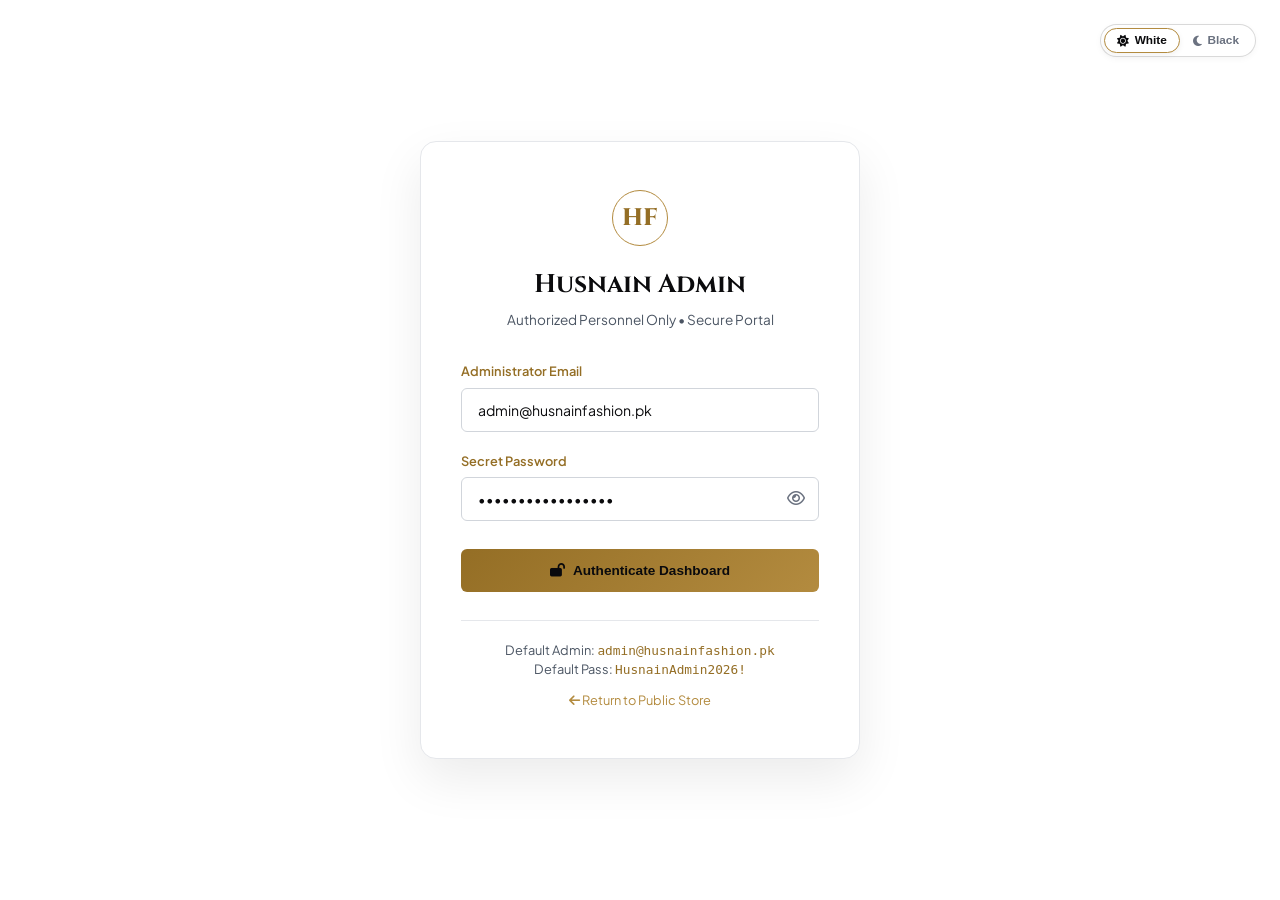
==== commit e2b07015: "update" ====
--- a/admin.html
+++ b/admin.html
@@ -17,7 +17,14 @@
     <!-- Immediate Theme Initialization to Prevent FOUC -->
     <script>
         (function() {
-            var theme = localStorage.getItem('hf_theme') || 'dark';
+            var theme = localStorage.getItem('hf_theme_v2');
+            if (!theme) {
+                theme = 'light';
+                localStorage.setItem('hf_theme_v2', 'light');
+                localStorage.setItem('hf_theme', 'light');
+            } else {
+                theme = localStorage.getItem('hf_theme') || 'light';
+            }
             document.documentElement.setAttribute('data-theme', theme);
         })();
     </script>
@@ -29,9 +36,15 @@
          ==================================================================== -->
     <div class="admin-login-screen" id="adminLoginScreen">
         <div style="position: absolute; top: 1.5rem; right: 1.5rem;">
-            <button class="btn-outline btn-sm" onclick="toggleTheme()" title="Switch Light/Dark Mode" style="border-radius: 999px; padding: 0.5rem 0.9rem;">
-                <i class="fa-solid fa-moon theme-toggle-icon"></i> <span class="theme-toggle-label">Theme</span>
-            </button>
+            <!-- Luxury Black & White (B&W) Segmented Switcher -->
+            <div class="bw-theme-switcher" id="bwThemeSwitcherLogin" onclick="toggleTheme()" title="Switch Theme (Black & White)" role="button" aria-label="Toggle Black & White Theme">
+                <button type="button" class="bw-option-btn btn-opt-white" title="Pure Full White Mode">
+                    <i class="fa-solid fa-sun"></i> White
+                </button>
+                <button type="button" class="bw-option-btn btn-opt-black" title="Signature Black Mode">
+                    <i class="fa-solid fa-moon"></i> Black
+                </button>
+            </div>
         </div>
         <div class="admin-login-box">
             <div class="sidebar-crest" style="margin: 0 auto 1.25rem; width: 56px; height: 56px; font-size: 1.5rem;">HF</div>
@@ -146,10 +159,15 @@
                     </div>
                 </div>
                 <div class="topbar-actions">
-                    <button class="btn-outline btn-sm theme-toggle-btn" id="themeToggleBtn" onclick="toggleTheme()" title="Switch Light/Dark Mode" aria-label="Switch theme">
-                        <i class="fa-solid fa-moon theme-toggle-icon"></i>
-                        <span class="theme-toggle-label">Theme</span>
-                    </button>
+                    <!-- Luxury Black & White (B&W) Segmented Switcher -->
+                    <div class="bw-theme-switcher" id="bwThemeSwitcher" onclick="toggleTheme()" title="Switch Theme (Black & White)" role="button" aria-label="Toggle Black & White Theme">
+                        <button type="button" class="bw-option-btn btn-opt-white" title="Pure Full White Mode">
+                            <i class="fa-solid fa-sun"></i> White
+                        </button>
+                        <button type="button" class="bw-option-btn btn-opt-black" title="Signature Black Mode">
+                            <i class="fa-solid fa-moon"></i> Black
+                        </button>
+                    </div>
                     <button class="btn-gold btn-sm" onclick="openAddProductModal()">
                         <i class="fa-solid fa-plus"></i> Add Product
                     </button>
@@ -611,7 +629,7 @@
             <h3 style="font-family: 'Cinzel', serif; color: #fff; margin-bottom: 0.5rem;">Order Details: <span id="viewOrderId" style="color: var(--gold-light);"></span></h3>
             <p style="color: var(--text-muted); font-size: 0.85rem; margin-bottom: 1.5rem;" id="viewOrderDate"></p>
 
-            <div style="display: grid; grid-template-columns: 1fr 1fr; gap: 1.5rem; margin-bottom: 1.5rem; background: #0f0f14; padding: 1.25rem; border-radius: var(--radius-sm);">
+            <div style="display: grid; grid-template-columns: 1fr 1fr; gap: 1.5rem; margin-bottom: 1.5rem; background: var(--bg-dark); border: 1px solid var(--border-subtle); padding: 1.25rem; border-radius: var(--radius-sm);">
                 <div>
                     <h5 style="color: var(--gold-light); font-size: 0.82rem; text-transform: uppercase;">Consignee Information</h5>
                     <p id="viewOrderCustomer" style="color: #fff; font-weight: 700; margin-top: 4px;"></p>
@@ -656,6 +674,14 @@
         </div>
     </div>
 
+    <!-- Floating Quick B&W Operation Widget -->
+    <div class="floating-bw-wrap">
+        <button class="floating-bw-toggle" id="floatingBwBtn" onclick="toggleTheme()" title="Switch Theme (Black & White)" aria-label="Toggle Black & White Theme">
+            <i class="fa-solid fa-circle-half-stroke"></i>
+            <span class="floating-bw-label">White ⚪ (Go Black)</span>
+        </button>
+    </div>
+
     <!-- Admin JavaScript Engine -->
     <script src="js/admin.js"></script>
 </body>
--- a/css/admin.css
+++ b/css/admin.css
@@ -33,23 +33,23 @@
     --radius-pill: 999px;
 }
 
-/* Light Theme Variables */
+/* Light Theme Variables (Crisp Full Pure White Luxury) */
 [data-theme="light"] {
-    --bg-dark: #f8f9fb;
+    --bg-dark: #ffffff;
     --bg-sidebar: #ffffff;
     --bg-card: #ffffff;
-    --bg-card-hover: #f3f4f8;
+    --bg-card-hover: #ffffff;
     --border-gold: rgba(179, 139, 63, 0.35);
-    --border-subtle: #e2e5ec;
+    --border-subtle: #e5e7eb;
     
     --gold-primary: #b38b3f;
     --gold-light: #946e25;
     --gold-bright: #b8860b;
     --gold-glow: rgba(179, 139, 63, 0.12);
     
-    --text-main: #111215;
-    --text-muted: #525660;
-    --text-dim: #7f8490;
+    --text-main: #0b0b0d;
+    --text-muted: #4b5563;
+    --text-dim: #6b7280;
 }
 
 * {
@@ -725,53 +725,156 @@
     box-shadow: 0 4px 18px rgba(0, 0, 0, 0.05);
 }
 [data-theme="light"] .admin-table th {
-    background: #f1f3f7;
-    color: #111215;
+    background: #ffffff;
+    border-bottom: 2px solid #e5e7eb;
+    color: #0b0b0d;
 }
 [data-theme="light"] .admin-table td {
-    color: #111215;
+    color: #0b0b0d;
+    border-bottom: 1px solid #f1f3f7;
 }
 [data-theme="light"] .admin-table tr:hover td {
-    background: #f8f9fb;
+    background: rgba(179, 139, 63, 0.05);
 }
 [data-theme="light"] input,
 [data-theme="light"] select,
 [data-theme="light"] textarea {
     background: #ffffff;
     border-color: #d1d5db;
-    color: #111215;
+    color: #0b0b0d;
 }
 [data-theme="light"] .admin-modal-box {
     background: #ffffff;
-    color: #111215;
-    box-shadow: 0 20px 60px rgba(0, 0, 0, 0.2);
+    color: #0b0b0d;
+    box-shadow: 0 20px 60px rgba(0, 0, 0, 0.15);
 }
 [data-theme="light"] .admin-modal-box h2,
 [data-theme="light"] .admin-modal-box h3,
 [data-theme="light"] .admin-modal-box h4 {
-    color: #111215;
+    color: #0b0b0d;
 }
 [data-theme="light"] .admin-modal-close:hover {
-    color: #111215;
+    color: #0b0b0d;
 }
 [data-theme="light"] .admin-login-screen {
-    background: radial-gradient(circle at 50% 50%, #f4f5f8 0%, #e2e5eb 100%);
+    background: #ffffff;
 }
 [data-theme="light"] .admin-login-box {
     background: #ffffff;
-    box-shadow: 0 20px 50px rgba(0, 0, 0, 0.12);
+    border: 1px solid #e5e7eb;
+    box-shadow: 0 20px 50px rgba(0, 0, 0, 0.08);
 }
 [data-theme="light"] .admin-login-box h2 {
-    color: #111215 !important;
+    color: #0b0b0d !important;
 }
 [data-theme="light"] .sidebar-crest {
-    background: #fdf8ef;
+    background: #ffffff;
 }
 [data-theme="light"] ::-webkit-scrollbar-track {
-    background: #f0f0f0;
+    background: #ffffff;
 }
 [data-theme="light"] ::-webkit-scrollbar-thumb {
-    background: #cbd5e1;
+    background: #e2e8f0;
+}
+
+/* Luxury Black & White (B&W) Switcher in Admin */
+.bw-theme-switcher {
+    display: inline-flex;
+    align-items: center;
+    background: rgba(255, 255, 255, 0.08);
+    border: 1px solid rgba(197, 160, 89, 0.35);
+    border-radius: 999px;
+    padding: 3px;
+    cursor: pointer;
+    user-select: none;
+    transition: all 0.2s ease;
+}
+
+.bw-theme-switcher:hover {
+    border-color: var(--gold-primary);
+}
+
+.bw-option-btn {
+    display: inline-flex;
+    align-items: center;
+    gap: 0.35rem;
+    padding: 0.28rem 0.75rem;
+    border-radius: 999px;
+    font-size: 0.74rem;
+    font-weight: 700;
+    color: var(--text-muted);
+    transition: all 0.2s ease;
+    background: transparent;
+    border: 1px solid transparent;
+    cursor: pointer;
+}
+
+[data-theme="dark"] .bw-option-btn.btn-opt-black,
+:root:not([data-theme="light"]) .bw-option-btn.btn-opt-black,
+.bw-option-btn.btn-opt-black.active {
+    background: #000000;
+    color: #ffffff;
+    border-color: var(--gold-primary);
+    box-shadow: 0 2px 8px rgba(0, 0, 0, 0.6);
+}
+
+[data-theme="dark"] .bw-option-btn.btn-opt-white,
+:root:not([data-theme="light"]) .bw-option-btn.btn-opt-white {
+    color: #888888;
+}
+
+[data-theme="light"] .bw-theme-switcher {
+    background: #ffffff;
+    border: 1px solid rgba(0, 0, 0, 0.15);
+    box-shadow: 0 2px 6px rgba(0, 0, 0, 0.04);
+}
+
+[data-theme="light"] .bw-option-btn.btn-opt-white,
+.bw-option-btn.btn-opt-white.active {
+    background: #ffffff;
+    color: #0b0b0d;
+    border-color: var(--gold-primary);
+    box-shadow: 0 2px 6px rgba(0, 0, 0, 0.06);
+}
+
+[data-theme="light"] .bw-option-btn.btn-opt-black {
+    color: #6b7280;
+}
+
+/* Floating B&W Operation Button */
+.floating-bw-wrap {
+    position: fixed;
+    bottom: 24px;
+    right: 24px;
+    z-index: 999;
+}
+
+.floating-bw-toggle {
+    display: flex;
+    align-items: center;
+    gap: 0.55rem;
+    background: #0d0d0f;
+    color: #ffffff;
+    border: 1.5px solid var(--gold-primary);
+    padding: 0.65rem 1.15rem;
+    border-radius: 999px;
+    font-size: 0.82rem;
+    font-weight: 700;
+    cursor: pointer;
+    box-shadow: 0 8px 25px rgba(0, 0, 0, 0.5);
+    transition: all 0.2s ease;
+}
+
+.floating-bw-toggle:hover {
+    transform: translateY(-2px);
+    box-shadow: 0 12px 30px rgba(197, 160, 89, 0.35);
+}
+
+[data-theme="light"] .floating-bw-toggle {
+    background: #ffffff;
+    color: #0b0b0d;
+    border: 1.5px solid var(--gold-primary);
+    box-shadow: 0 8px 25px rgba(0, 0, 0, 0.12);
 }
 
 /* Mobile Sidebar Drawer Controls */
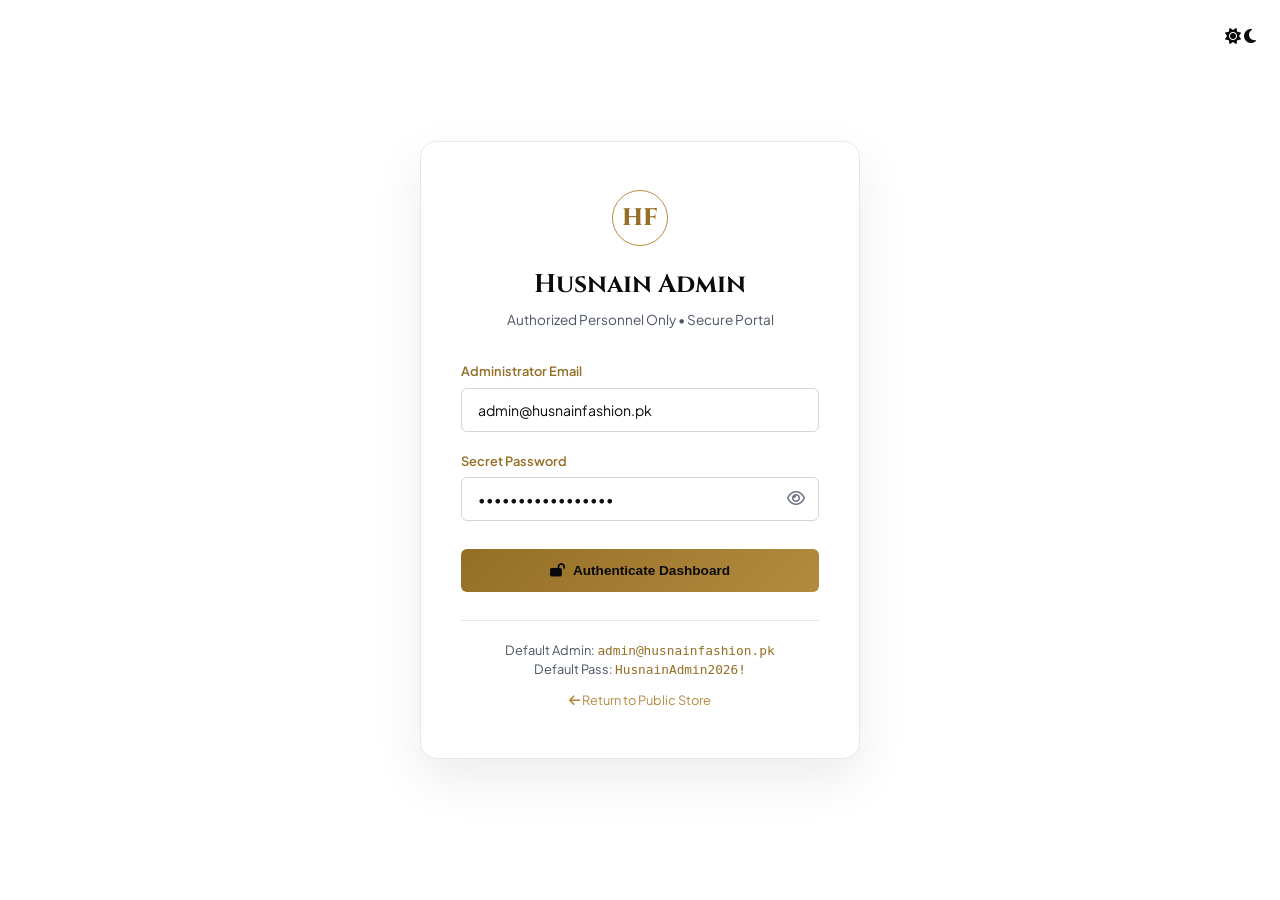
==== commit a11e0c2e: "update" ====
--- a/admin.html
+++ b/admin.html
@@ -17,15 +17,9 @@
     <!-- Immediate Theme Initialization to Prevent FOUC -->
     <script>
         (function() {
-            var theme = localStorage.getItem('hf_theme_v2');
-            if (!theme) {
-                theme = 'light';
-                localStorage.setItem('hf_theme_v2', 'light');
-                localStorage.setItem('hf_theme', 'light');
-            } else {
-                theme = localStorage.getItem('hf_theme') || 'light';
-            }
+            var theme = localStorage.getItem('hf_theme') || localStorage.getItem('hf_theme_v2') || 'light';
             document.documentElement.setAttribute('data-theme', theme);
+            localStorage.setItem('hf_theme', theme);
         })();
     </script>
 </head>
@@ -36,19 +30,15 @@
          ==================================================================== -->
     <div class="admin-login-screen" id="adminLoginScreen">
         <div style="position: absolute; top: 1.5rem; right: 1.5rem;">
-            <!-- Luxury Black & White (B&W) Segmented Switcher -->
-            <div class="bw-theme-switcher" id="bwThemeSwitcherLogin" onclick="toggleTheme()" title="Switch Theme (Black & White)" role="button" aria-label="Toggle Black & White Theme">
-                <button type="button" class="bw-option-btn btn-opt-white" title="Pure Full White Mode">
-                    <i class="fa-solid fa-sun"></i> White
-                </button>
-                <button type="button" class="bw-option-btn btn-opt-black" title="Signature Black Mode">
-                    <i class="fa-solid fa-moon"></i> Black
-                </button>
+            <!-- Simple Theme Toggle Icons (White & Black) - No Button Backgrounds -->
+            <div class="header-theme-icons" id="bwThemeSwitcherLogin" role="group" aria-label="Toggle Theme">
+                <i class="fa-solid fa-sun theme-icon-opt theme-icon-white" onclick="setThemeMode('light'); event.stopPropagation();" title="White Mode (Sun)" role="button" aria-label="White Theme"></i>
+                <i class="fa-solid fa-moon theme-icon-opt theme-icon-black" onclick="setThemeMode('dark'); event.stopPropagation();" title="Black Mode (Moon)" role="button" aria-label="Black Theme"></i>
             </div>
         </div>
         <div class="admin-login-box">
             <div class="sidebar-crest" style="margin: 0 auto 1.25rem; width: 56px; height: 56px; font-size: 1.5rem;">HF</div>
-            <h2 style="font-family: 'Cinzel', serif; color: #fff; font-size: 1.6rem; margin-bottom: 0.35rem;">Husnain Admin</h2>
+            <h2 style="font-family: 'Cinzel', serif; color: var(--text-main); font-size: 1.6rem; margin-bottom: 0.35rem;">Husnain Admin</h2>
             <p style="color: var(--text-muted); font-size: 0.85rem; margin-bottom: 2rem;">Authorized Personnel Only • Secure Portal</p>
 
             <form id="adminLoginForm" onsubmit="handleAdminLogin(event)">
@@ -159,21 +149,17 @@
                     </div>
                 </div>
                 <div class="topbar-actions">
-                    <!-- Luxury Black & White (B&W) Segmented Switcher -->
-                    <div class="bw-theme-switcher" id="bwThemeSwitcher" onclick="toggleTheme()" title="Switch Theme (Black & White)" role="button" aria-label="Toggle Black & White Theme">
-                        <button type="button" class="bw-option-btn btn-opt-white" title="Pure Full White Mode">
-                            <i class="fa-solid fa-sun"></i> White
-                        </button>
-                        <button type="button" class="bw-option-btn btn-opt-black" title="Signature Black Mode">
-                            <i class="fa-solid fa-moon"></i> Black
-                        </button>
-                    </div>
                     <button class="btn-gold btn-sm" onclick="openAddProductModal()">
                         <i class="fa-solid fa-plus"></i> Add Product
                     </button>
                     <button class="btn-outline btn-sm" onclick="openAddOfferModal()">
                         <i class="fa-solid fa-percent"></i> New Offer
                     </button>
+                    <!-- Simple Theme Toggle Icons (White & Black) - Far Right Side -->
+                    <div class="header-theme-icons" id="bwThemeSwitcher" role="group" aria-label="Theme Selection">
+                        <i class="fa-solid fa-sun theme-icon-opt theme-icon-white" onclick="setThemeMode('light'); event.stopPropagation();" title="White Mode (Sun)" role="button" aria-label="White Theme"></i>
+                        <i class="fa-solid fa-moon theme-icon-opt theme-icon-black" onclick="setThemeMode('dark'); event.stopPropagation();" title="Black Mode (Moon)" role="button" aria-label="Black Theme"></i>
+                    </div>
                 </div>
             </header>
 
@@ -424,7 +410,7 @@
     <div class="admin-modal-overlay" id="productModal">
         <div class="admin-modal-box">
             <button class="admin-modal-close" onclick="closeAdminModal('productModal')">&times;</button>
-            <h3 id="productModalTitle" style="font-family: 'Cinzel', serif; color: #fff; margin-bottom: 1.5rem;">Add New Garment</h3>
+            <h3 id="productModalTitle" style="font-family: 'Cinzel', serif; color: var(--text-main); margin-bottom: 1.5rem;">Add New Garment</h3>
 
             <form id="productForm" onsubmit="saveProduct(event)">
                 <input type="hidden" id="prodEditId">
@@ -543,7 +529,7 @@
     <div class="admin-modal-overlay" id="offerModal">
         <div class="admin-modal-box">
             <button class="admin-modal-close" onclick="closeAdminModal('offerModal')">&times;</button>
-            <h3 id="offerModalTitle" style="font-family: 'Cinzel', serif; color: #fff; margin-bottom: 1.5rem;">Create New Offer & Coupon</h3>
+            <h3 id="offerModalTitle" style="font-family: 'Cinzel', serif; color: var(--text-main); margin-bottom: 1.5rem;">Create New Offer & Coupon</h3>
 
             <form id="offerForm" onsubmit="saveOffer(event)">
                 <input type="hidden" id="offerEditId">
@@ -626,25 +612,25 @@
     <div class="admin-modal-overlay" id="orderModal">
         <div class="admin-modal-box">
             <button class="admin-modal-close" onclick="closeAdminModal('orderModal')">&times;</button>
-            <h3 style="font-family: 'Cinzel', serif; color: #fff; margin-bottom: 0.5rem;">Order Details: <span id="viewOrderId" style="color: var(--gold-light);"></span></h3>
+            <h3 style="font-family: 'Cinzel', serif; color: var(--text-main); margin-bottom: 0.5rem;">Order Details: <span id="viewOrderId" style="color: var(--gold-light);"></span></h3>
             <p style="color: var(--text-muted); font-size: 0.85rem; margin-bottom: 1.5rem;" id="viewOrderDate"></p>
 
             <div style="display: grid; grid-template-columns: 1fr 1fr; gap: 1.5rem; margin-bottom: 1.5rem; background: var(--bg-dark); border: 1px solid var(--border-subtle); padding: 1.25rem; border-radius: var(--radius-sm);">
                 <div>
                     <h5 style="color: var(--gold-light); font-size: 0.82rem; text-transform: uppercase;">Consignee Information</h5>
-                    <p id="viewOrderCustomer" style="color: #fff; font-weight: 700; margin-top: 4px;"></p>
+                    <p id="viewOrderCustomer" style="color: var(--text-main); font-weight: 700; margin-top: 4px;"></p>
                     <p id="viewOrderPhone" style="color: var(--text-muted); font-size: 0.85rem;"></p>
                     <p id="viewOrderEmail" style="color: var(--text-muted); font-size: 0.85rem;"></p>
                 </div>
                 <div>
                     <h5 style="color: var(--gold-light); font-size: 0.82rem; text-transform: uppercase;">Shipping Destination</h5>
-                    <p id="viewOrderAddress" style="color: #fff; font-size: 0.88rem; margin-top: 4px;"></p>
+                    <p id="viewOrderAddress" style="color: var(--text-main); font-size: 0.88rem; margin-top: 4px;"></p>
                     <p id="viewOrderCity" style="color: var(--gold-primary); font-weight: 700;"></p>
                 </div>
             </div>
 
             <!-- Items List -->
-            <h5 style="color: #fff; font-size: 0.95rem; margin-bottom: 0.75rem;">Garments Ordered</h5>
+            <h5 style="color: var(--text-main); font-size: 0.95rem; margin-bottom: 0.75rem;">Garments Ordered</h5>
             <div id="viewOrderItemsList" style="margin-bottom: 1.5rem; max-height: 200px; overflow-y: auto;"></div>
 
             <!-- Financials -->
@@ -674,13 +660,6 @@
         </div>
     </div>
 
-    <!-- Floating Quick B&W Operation Widget -->
-    <div class="floating-bw-wrap">
-        <button class="floating-bw-toggle" id="floatingBwBtn" onclick="toggleTheme()" title="Switch Theme (Black & White)" aria-label="Toggle Black & White Theme">
-            <i class="fa-solid fa-circle-half-stroke"></i>
-            <span class="floating-bw-label">White ⚪ (Go Black)</span>
-        </button>
-    </div>
 
     <!-- Admin JavaScript Engine -->
     <script src="js/admin.js"></script>
--- a/css/admin.css
+++ b/css/admin.css
@@ -127,7 +127,7 @@
 .sidebar-brand-text h3 {
     font-family: 'Cinzel', serif;
     font-size: 1.15rem;
-    color: #fff;
+    color: var(--text-main);
     letter-spacing: 0.1em;
     line-height: 1.1;
 }
@@ -224,7 +224,7 @@
 
 .admin-info h5 {
     font-size: 0.85rem;
-    color: #fff;
+    color: var(--text-main);
     margin-bottom: 2px;
 }
 
@@ -266,7 +266,7 @@
 .page-title-wrap h1 {
     font-family: 'Cinzel', serif;
     font-size: 1.8rem;
-    color: #fff;
+    color: var(--text-main);
     margin-bottom: 0.25rem;
 }
 
@@ -320,7 +320,7 @@
     font-family: 'Cinzel', serif;
     font-size: 1.8rem;
     font-weight: 700;
-    color: #fff;
+    color: var(--text-main);
     letter-spacing: -0.01em;
 }
 
@@ -371,7 +371,7 @@
 .card-header-bar h3 {
     font-family: 'Cinzel', serif;
     font-size: 1.3rem;
-    color: #fff;
+    color: var(--text-main);
 }
 
 /* Buttons */
@@ -797,84 +797,186 @@
 .bw-option-btn {
     display: inline-flex;
     align-items: center;
-    gap: 0.35rem;
-    padding: 0.28rem 0.75rem;
-    border-radius: 999px;
-    font-size: 0.74rem;
-    font-weight: 700;
-    color: var(--text-muted);
-    transition: all 0.2s ease;
-    background: transparent;
-    border: 1px solid transparent;
+/* Pure Theme Toggle Icons (No Buttons, No Button Backgrounds) */
+.theme-icon-opt {
+    display: inline-flex;
+    align-items: center;
+    justify-content: center;
+    background: transparent !important;
+    background-color: transparent !important;
+    border: none !important;
+    outline: none !important;
+    box-shadow: none !important;
+    padding: 2px !important;
+    margin: 0 !important;
     cursor: pointer;
-}
-
-[data-theme="dark"] .bw-option-btn.btn-opt-black,
-:root:not([data-theme="light"]) .bw-option-btn.btn-opt-black,
-.bw-option-btn.btn-opt-black.active {
-    background: #000000;
-    color: #ffffff;
+    line-height: 1;
+    transition: transform 0.2s ease, color 0.2s ease, filter 0.2s ease, opacity 0.2s ease;
+    user-select: none;
+}
+
+.theme-icon-opt:hover {
+    transform: scale(1.22);
+}
+
+.theme-icon-opt:active {
+    transform: scale(0.92);
+}
+
+.floating-theme-icons {
+    display: none !important;
+}
+
+.header-theme-icons {
+    display: inline-flex;
+    align-items: center;
+    gap: 14px;
+    background: transparent !important;
+    border: none !important;
+    padding: 0 4px;
+}
+
+.header-theme-icons .theme-icon-opt {
+    font-size: 1.25rem;
+}
+
+/* Dark Mode Icon Colors */
+:root:not([data-theme="light"]) .theme-icon-white,
+[data-theme="dark"] .theme-icon-white {
+    color: #e2e8f0;
+    opacity: 0.65;
+}
+
+:root:not([data-theme="light"]) .theme-icon-white:hover,
+[data-theme="dark"] .theme-icon-white:hover {
+    color: #fde047;
+    opacity: 1;
+    filter: drop-shadow(0 0 10px rgba(253, 224, 71, 0.8));
+}
+
+:root:not([data-theme="light"]) .theme-icon-black,
+[data-theme="dark"] .theme-icon-black {
+    color: var(--gold-primary);
+    opacity: 0.95;
+    filter: drop-shadow(0 0 8px rgba(197, 160, 89, 0.65));
+}
+
+:root:not([data-theme="light"]) .theme-icon-black.active,
+[data-theme="dark"] .theme-icon-black.active {
+    color: var(--gold-bright);
+    opacity: 1;
+    transform: scale(1.15);
+    filter: drop-shadow(0 0 12px rgba(212, 175, 55, 0.9));
+}
+
+/* Light Mode Icon Colors */
+[data-theme="light"] .theme-icon-white {
+    color: #d97706;
+    opacity: 0.95;
+    filter: drop-shadow(0 0 8px rgba(217, 119, 6, 0.5));
+}
+
+[data-theme="light"] .theme-icon-white.active {
+    color: #b45309;
+    opacity: 1;
+    transform: scale(1.15);
+    filter: drop-shadow(0 0 12px rgba(180, 83, 9, 0.7));
+}
+
+[data-theme="light"] .theme-icon-black {
+    color: #0b0b0d;
+    opacity: 0.6;
+}
+
+[data-theme="light"] .theme-icon-black:hover {
+    color: #000000;
+    opacity: 1;
+    filter: drop-shadow(0 2px 6px rgba(0, 0, 0, 0.4));
+}
+
+[data-theme="light"] .theme-icon-black.active {
+    color: #000000;
+    opacity: 1;
+    transform: scale(1.15);
+    filter: drop-shadow(0 2px 8px rgba(0, 0, 0, 0.5));
+}
+
+.floating-bw-wrap {
+    display: none !important;
+}
+
+/* Light Theme Admin Component Overrides */
+[data-theme="light"] input,
+[data-theme="light"] select,
+[data-theme="light"] textarea {
+    background: #ffffff;
+    color: #0b0b0d;
+    border-color: rgba(0, 0, 0, 0.15);
+}
+
+[data-theme="light"] input:focus,
+[data-theme="light"] select:focus,
+[data-theme="light"] textarea:focus {
     border-color: var(--gold-primary);
-    box-shadow: 0 2px 8px rgba(0, 0, 0, 0.6);
-}
-
-[data-theme="dark"] .bw-option-btn.btn-opt-white,
-:root:not([data-theme="light"]) .bw-option-btn.btn-opt-white {
-    color: #888888;
-}
-
-[data-theme="light"] .bw-theme-switcher {
-    background: #ffffff;
-    border: 1px solid rgba(0, 0, 0, 0.15);
-    box-shadow: 0 2px 6px rgba(0, 0, 0, 0.04);
-}
-
-[data-theme="light"] .bw-option-btn.btn-opt-white,
-.bw-option-btn.btn-opt-white.active {
-    background: #ffffff;
-    color: #0b0b0d;
-    border-color: var(--gold-primary);
-    box-shadow: 0 2px 6px rgba(0, 0, 0, 0.06);
-}
-
-[data-theme="light"] .bw-option-btn.btn-opt-black {
-    color: #6b7280;
-}
-
-/* Floating B&W Operation Button */
-.floating-bw-wrap {
-    position: fixed;
-    bottom: 24px;
-    right: 24px;
-    z-index: 999;
-}
-
-.floating-bw-toggle {
-    display: flex;
-    align-items: center;
-    gap: 0.55rem;
-    background: #0d0d0f;
-    color: #ffffff;
-    border: 1.5px solid var(--gold-primary);
-    padding: 0.65rem 1.15rem;
-    border-radius: 999px;
-    font-size: 0.82rem;
-    font-weight: 700;
-    cursor: pointer;
-    box-shadow: 0 8px 25px rgba(0, 0, 0, 0.5);
-    transition: all 0.2s ease;
-}
-
-.floating-bw-toggle:hover {
-    transform: translateY(-2px);
-    box-shadow: 0 12px 30px rgba(197, 160, 89, 0.35);
-}
-
-[data-theme="light"] .floating-bw-toggle {
-    background: #ffffff;
-    color: #0b0b0d;
-    border: 1.5px solid var(--gold-primary);
-    box-shadow: 0 8px 25px rgba(0, 0, 0, 0.12);
+    box-shadow: 0 0 0 2px var(--gold-glow);
+}
+
+[data-theme="light"] .admin-login-box {
+    background: #ffffff;
+    border-color: var(--border-gold);
+    box-shadow: 0 20px 60px rgba(0, 0, 0, 0.1);
+}
+
+[data-theme="light"] .admin-modal-box {
+    background: #ffffff;
+    border-color: var(--border-gold);
+    box-shadow: 0 20px 60px rgba(0, 0, 0, 0.12);
+}
+
+[data-theme="light"] .admin-modal-close:hover {
+    color: var(--gold-primary);
+}
+
+[data-theme="light"] .admin-table th {
+    background: #f8fafc;
+    color: var(--gold-light);
+    border-bottom: 1px solid rgba(0, 0, 0, 0.08);
+}
+
+[data-theme="light"] .admin-table td {
+    border-bottom: 1px solid rgba(0, 0, 0, 0.06);
+}
+
+[data-theme="light"] .admin-table tr:hover td {
+    background: rgba(179, 139, 63, 0.05);
+}
+
+[data-theme="light"] .content-card,
+[data-theme="light"] .kpi-card {
+    background: #ffffff;
+    border-color: rgba(0, 0, 0, 0.08);
+    box-shadow: 0 4px 20px rgba(0, 0, 0, 0.05);
+}
+
+[data-theme="light"] .card-header-bar {
+    border-bottom-color: rgba(0, 0, 0, 0.08);
+}
+
+[data-theme="light"] .admin-topbar {
+    border-bottom-color: rgba(0, 0, 0, 0.08);
+}
+
+[data-theme="light"] .admin-sidebar {
+    background: #ffffff;
+    border-right-color: rgba(0, 0, 0, 0.08);
+}
+
+[data-theme="light"] .sidebar-brand {
+    border-bottom-color: rgba(0, 0, 0, 0.08);
+}
+
+[data-theme="light"] .sidebar-footer {
+    border-top-color: rgba(0, 0, 0, 0.08);
 }
 
 /* Mobile Sidebar Drawer Controls */
@@ -942,8 +1044,14 @@
     }
     .topbar-actions {
         width: 100%;
-        justify-content: flex-start;
+        display: flex;
+        align-items: center;
+        justify-content: space-between;
         flex-wrap: wrap;
+        gap: 0.75rem;
+    }
+    .topbar-actions .header-theme-icons {
+        margin-left: auto;
     }
     .kpi-grid {
         grid-template-columns: repeat(2, 1fr);
@@ -955,9 +1063,21 @@
     .kpi-grid {
         grid-template-columns: 1fr;
     }
+    .topbar-actions {
+        display: flex;
+        align-items: center;
+        flex-wrap: wrap;
+        gap: 0.5rem;
+    }
     .topbar-actions .btn-sm {
-        flex: 1;
+        flex: 1 1 auto;
+        min-width: 110px;
         justify-content: center;
     }
-}
-
+    .topbar-actions .header-theme-icons {
+        margin-left: auto;
+        padding: 0 4px;
+        gap: 12px;
+    }
+}
+
